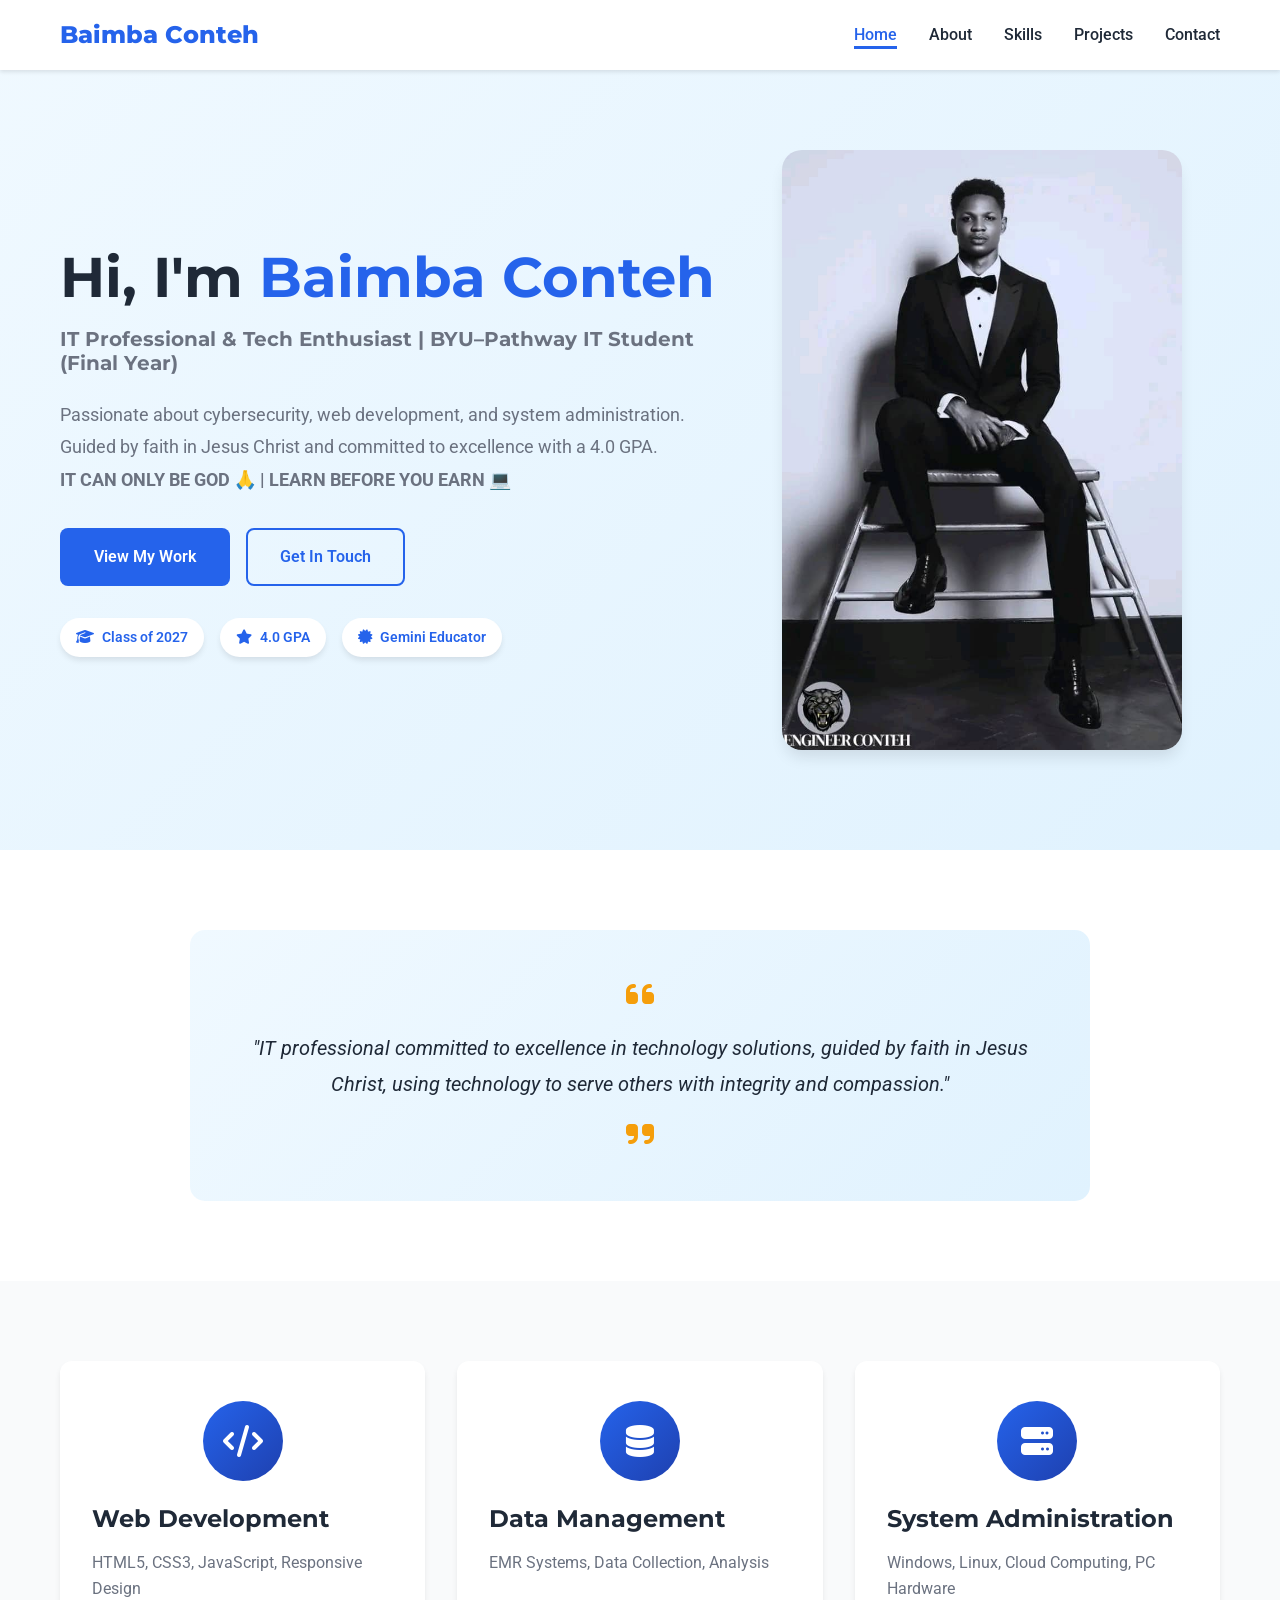
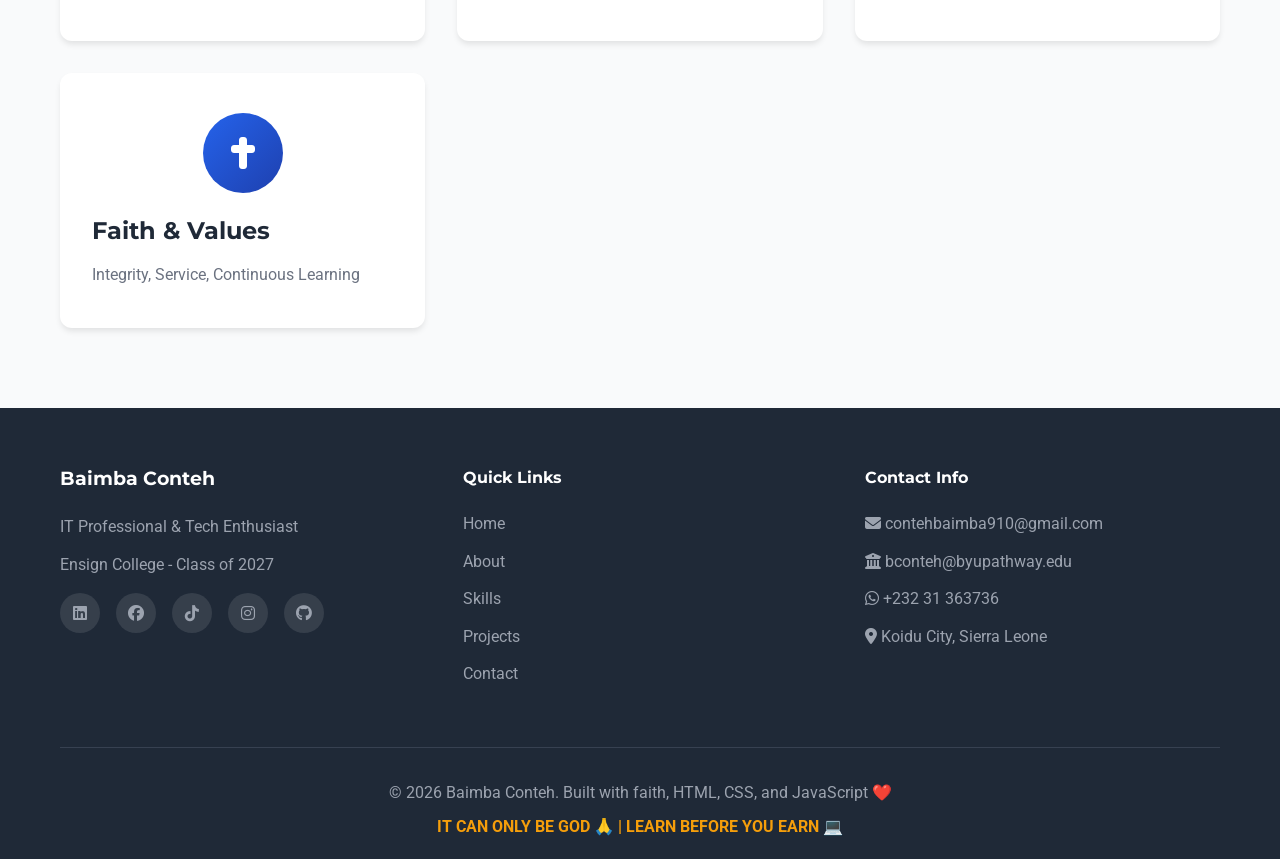
==== index.html @ cc48cc3e "Add files via upload Initial portfolio upload" ====
<!DOCTYPE html>
<html lang="en">
<head>
    <meta charset="UTF-8">
    <meta name="viewport" content="width=device-width, initial-scale=1.0">
    <meta name="description" content="Baimba Conteh - IT Professional & Tech Enthusiast | Ensign College Class of 2027">
    <title>Baimba Conteh | IT Professional</title>
    <link rel="stylesheet" href="css/styles.css">
    <link rel="preconnect" href="https://fonts.googleapis.com">
    <link href="https://fonts.googleapis.com/css2?family=Montserrat:wght@600;700;800&family=Roboto:wght@300;400;500;700&display=swap" rel="stylesheet">
    <link rel="stylesheet" href="https://cdnjs.cloudflare.com/ajax/libs/font-awesome/6.4.0/css/all.min.css">
</head>
<body>
    <!-- Navigation -->
    <nav class="navbar">
        <div class="container">
            <div class="nav-brand"><a href="index.html">Baimba Conteh</a></div>
            <ul class="nav-menu">
                <li><a href="index.html" class="nav-link active">Home</a></li>
                <li><a href="about.html" class="nav-link">About</a></li>
                <li><a href="skills.html" class="nav-link">Skills</a></li>
                <li><a href="projects.html" class="nav-link">Projects</a></li>
                <li><a href="contact.html" class="nav-link">Contact</a></li>
            </ul>
            <div class="hamburger"><span class="bar"></span><span class="bar"></span><span class="bar"></span></div>
        </div>
    </nav>

    <!-- Hero Section -->
    <header class="hero">
        <div class="container">
            <div class="hero-content">
                <h1>Hi, I'm <span class="highlight">Baimba Conteh</span></h1>
                <h2>IT Professional & Tech Enthusiast | BYU–Pathway IT Student (Final Year)</h2>
                <p class="hero-description">Passionate about cybersecurity, web development, and system administration. Guided by faith in Jesus Christ and committed to excellence with a 4.0 GPA.<br><strong>IT CAN ONLY BE GOD 🙏 | LEARN BEFORE YOU EARN 💻</strong></p>
                <div class="hero-buttons">
                    <a href="projects.html" class="btn btn-primary">View My Work</a>
                    <a href="contact.html" class="btn btn-secondary">Get In Touch</a>
                </div>
                <div class="hero-badges">
                    <span class="badge"><i class="fas fa-graduation-cap"></i> Class of 2027</span>
                    <span class="badge"><i class="fas fa-star"></i> 4.0 GPA</span>
                    <span class="badge"><i class="fas fa-certificate"></i> Gemini Educator</span>
                </div>
            </div>
            <div class="hero-image">
                <img src="images/profile.jpg" alt="Baimba Conteh Professional Headshot">
            </div>
        </div>
    </header>

    <!-- Mission Statement -->
    <section class="mission">
        <div class="container">
            <div class="mission-card">
                <i class="fas fa-quote-left"></i>
                <p class="mission-text">"IT professional committed to excellence in technology solutions, guided by faith in Jesus Christ, using technology to serve others with integrity and compassion."</p>
                <i class="fas fa-quote-right"></i>
            </div>
        </div>
    </section>

    <!-- Quick Stats -->
    <section class="stats-section">
        <div class="container">
            <div class="stats-grid">
                <div class="stat-card">
                    <div class="stat-icon"><i class="fas fa-code"></i></div>
                    <h3>Web Development</h3>
                    <p>HTML5, CSS3, JavaScript, Responsive Design</p>
                </div>
                <div class="stat-card">
                    <div class="stat-icon"><i class="fas fa-database"></i></div>
                    <h3>Data Management</h3>
                    <p>EMR Systems, Data Collection, Analysis</p>
                </div>
                <div class="stat-card">
                    <div class="stat-icon"><i class="fas fa-server"></i></div>
                    <h3>System Administration</h3>
                    <p>Windows, Linux, Cloud Computing, PC Hardware</p>
                </div>
                <div class="stat-card">
                    <div class="stat-icon"><i class="fas fa-cross"></i></div>
                    <h3>Faith & Values</h3>
                    <p>Integrity, Service, Continuous Learning</p>
                </div>
            </div>
        </div>
    </section>

    <!-- Footer -->
    <footer class="footer">
        <div class="container">
            <div class="footer-content">
                <div class="footer-section">
                    <h3>Baimba Conteh</h3>
                    <p>IT Professional & Tech Enthusiast</p>
                    <p>Ensign College - Class of 2027</p>
                    <div class="social-links">
                        <a href="https://www.linkedin.com/in/baimba-conteh-b726b120a/" target="_blank"><i class="fab fa-linkedin"></i></a>
                        <a href="https://www.facebook.com/profile.php?id=100072118460058" target="_blank"><i class="fab fa-facebook"></i></a>
                        <a href="https://www.tiktok.com/@baimba.conteh8" target="_blank"><i class="fab fa-tiktok"></i></a>
                        <a href="https://www.instagram.com/baimba172" target="_blank"><i class="fab fa-instagram"></i></a>
                        <a href="https://github.com/Baimba-ui" target="_blank"><i class="fab fa-github"></i></a>
                    </div>
                </div>
                <div class="footer-section">
                    <h4>Quick Links</h4>
                    <ul>
                        <li><a href="index.html">Home</a></li>
                        <li><a href="about.html">About</a></li>
                        <li><a href="skills.html">Skills</a></li>
                        <li><a href="projects.html">Projects</a></li>
                        <li><a href="contact.html">Contact</a></li>
                    </ul>
                </div>
                <div class="footer-section">
                    <h4>Contact Info</h4>
                    <ul>
                        <li><i class="fas fa-envelope"></i> <a href="mailto:contehbaimba910@gmail.com">contehbaimba910@gmail.com</a></li>
                        <li><i class="fas fa-university"></i> <a href="mailto:bconteh@byupathway.edu">bconteh@byupathway.edu</a></li>
                        <li><i class="fab fa-whatsapp"></i> <a href="https://wa.me/23231363736" target="_blank">+232 31 363736</a></li>
                        <li><i class="fas fa-map-marker-alt"></i> Koidu City, Sierra Leone</li>
                    </ul>
                </div>
            </div>
            <div class="footer-bottom">
                <p>&copy; 2026 Baimba Conteh. Built with faith, HTML, CSS, and JavaScript ❤️</p>
                <p class="motto"><strong>IT CAN ONLY BE GOD 🙏 | LEARN BEFORE YOU EARN 💻</strong></p>
            </div>
        </div>
    </footer>
    <script src="js/main.js"></script>
</body>
</html>
---- css/styles.css ----
:root {
    --primary-color: #2563eb;
    --secondary-color: #1e40af;
    --accent-color: #f59e0b;
    --text-dark: #1f2937;
    --text-light: #6b7280;
    --bg-light: #f9fafb;
    --bg-white: #ffffff;
    --border-color: #e5e7eb;
    --shadow: 0 4px 6px -1px rgba(0, 0, 0, 0.1);
    --shadow-lg: 0 10px 15px -3px rgba(0, 0, 0, 0.1);
    --transition: all 0.3s ease;
}

* { margin: 0; padding: 0; box-sizing: border-box; }
html { scroll-behavior: smooth; }
body { font-family: 'Roboto', sans-serif; color: var(--text-dark); line-height: 1.6; overflow-x: hidden; }
h1, h2, h3, h4, h5, h6 { font-family: 'Montserrat', sans-serif; font-weight: 700; line-height: 1.2; }
a { text-decoration: none; color: inherit; transition: var(--transition); }
img { max-width: 100%; height: auto; display: block; }
ul { list-style: none; }
.container { max-width: 1200px; margin: 0 auto; padding: 0 20px; }

/* Navigation */
.navbar { background: var(--bg-white); box-shadow: var(--shadow); position: fixed; width: 100%; top: 0; z-index: 1000; }
.navbar .container { display: flex; justify-content: space-between; align-items: center; padding: 1rem 20px; }
.nav-brand a { font-family: 'Montserrat', sans-serif; font-size: 1.5rem; font-weight: 800; color: var(--primary-color); }
.nav-menu { display: flex; list-style: none; gap: 2rem; }
.nav-link { font-weight: 500; color: var(--text-dark); position: relative; }
.nav-link:hover, .nav-link.active { color: var(--primary-color); }
.nav-link.active::after { content: ''; position: absolute; bottom: -5px; left: 0; width: 100%; height: 3px; background: var(--primary-color); }
.hamburger { display: none; flex-direction: column; cursor: pointer; }
.bar { width: 25px; height: 3px; background: var(--text-dark); margin: 3px 0; transition: var(--transition); }

/* Hero & Headers */
.hero { padding: 150px 0 100px; background: linear-gradient(135deg, #f0f9ff 0%, #e0f2fe 100%); min-height: 90vh; display: flex; align-items: center; }
.hero .container { display: grid; grid-template-columns: 1.5fr 1fr; gap: 4rem; align-items: center; }
.hero-content h1 { font-size: 3.5rem; margin-bottom: 1rem; }
.highlight { color: var(--primary-color); }
.hero-content h2 { font-size: 1.25rem; color: var(--text-light); margin-bottom: 1.5rem; }
.hero-description { font-size: 1.125rem; color: var(--text-light); margin-bottom: 2rem; line-height: 1.8; }
.hero-buttons { display: flex; gap: 1rem; margin-bottom: 2rem; }
.btn { padding: 14px 32px; border-radius: 8px; font-weight: 600; display: inline-flex; align-items: center; gap: 0.5rem; transition: var(--transition); border: 2px solid transparent; cursor: pointer; }
.btn-primary { background: var(--primary-color); color: white; }
.btn-primary:hover { background: var(--secondary-color); transform: translateY(-2px); box-shadow: var(--shadow-lg); }
.btn-secondary { background: transparent; color: var(--primary-color); border-color: var(--primary-color); }
.btn-secondary:hover { background: var(--primary-color); color: white; }
.hero-badges { display: flex; gap: 1rem; flex-wrap: wrap; }
.badge { display: inline-flex; align-items: center; gap: 0.5rem; padding: 0.5rem 1rem; background: var(--bg-white); border-radius: 25px; font-size: 0.9rem; font-weight: 600; color: var(--primary-color); box-shadow: var(--shadow); }
.hero-image img { border-radius: 20px; box-shadow: var(--shadow-lg); width: 100%; max-width: 400px; height: auto; object-fit: cover; }

.page-header { background: linear-gradient(135deg, var(--primary-color) 0%, var(--secondary-color) 100%); color: white; padding: 120px 0 60px; text-align: center; }
.page-header h1 { font-size: 3rem; margin-bottom: 1rem; }
.page-header p { font-size: 1.25rem; opacity: 0.9; }

/* Sections */
.mission, .stats-section, .featured-skills, .skills-section, .projects-section, .contact-section { padding: 80px 0; }
.mission, .featured-skills { background: var(--bg-white); }
.stats-section, .skills-section, .projects-section, .contact-section { background: var(--bg-light); }

.mission-card { text-align: center; max-width: 900px; margin: 0 auto; padding: 3rem; background: linear-gradient(135deg, #f0f9ff 0%, #e0f2fe 100%); border-radius: 15px; }
.mission-card i { font-size: 2rem; color: var(--accent-color); margin: 0 10px; }
.mission-text { font-size: 1.25rem; font-style: italic; color: var(--text-dark); margin: 1rem 0; line-height: 1.8; }

.stats-grid, .skills-highlights, .skills-grid, .projects-grid { display: grid; grid-template-columns: repeat(auto-fit, minmax(300px, 1fr)); gap: 2rem; }
.stat-card, .skill-highlight-card, .skill-card, .project-card { background: var(--bg-white); padding: 2.5rem 2rem; border-radius: 12px; box-shadow: var(--shadow); transition: var(--transition); }
.stat-card:hover, .skill-highlight-card:hover, .skill-card:hover, .project-card:hover { transform: translateY(-10px); box-shadow: var(--shadow-lg); }
.stat-icon, .skill-icon { width: 80px; height: 80px; margin: 0 auto 1.5rem; background: linear-gradient(135deg, var(--primary-color), var(--secondary-color)); border-radius: 50%; display: flex; align-items: center; justify-content: center; }
.stat-icon i, .skill-icon i { font-size: 2rem; color: white; }
.stat-card h3, .skill-highlight-card h3, .skill-card h3, .project-card h3 { font-size: 1.5rem; margin-bottom: 1rem; color: var(--text-dark); }
.stat-card p, .skill-highlight-card p, .skill-card p, .project-card p { color: var(--text-light); }

.skill-highlight-card ul, .skill-card ul { list-style: none; margin-top: 1rem; }
.skill-highlight-card ul li, .skill-card ul li { padding: 0.5rem 0; padding-left: 1.5rem; position: relative; color: var(--text-light); }
.skill-highlight-card ul li:before, .skill-card ul li:before { content: "✓"; position: absolute; left: 0; color: var(--accent-color); font-weight: bold; }
.skill-card.spiritual { border-top: 4px solid var(--accent-color); }
.scripture-reference { display: flex; align-items: center; gap: 0.75rem; padding: 1rem; background: var(--bg-light); border-radius: 8px; margin-top: 1rem; font-style: italic; color: var(--text-light); font-size: 0.9rem; }

/* Certifications */
.certifications-list { display: flex; flex-direction: column; gap: 1.5rem; margin-top: 2rem; }
.cert-item { display: flex; gap: 1.5rem; background: white; padding: 1.5rem; border-radius: 10px; box-shadow: var(--shadow); align-items: flex-start; }
.cert-icon { font-size: 2rem; color: #10b981; flex-shrink: 0; }
.cert-details h3 { color: var(--text-dark); margin-bottom: 0.5rem; }
.cert-org { font-weight: 600; color: var(--primary-color); }

/* Projects */
.project-technologies { display: flex; flex-wrap: wrap; gap: 0.75rem; margin: 1rem 0; }
.tech-tag { background: var(--bg-light); color: var(--primary-color); padding: 0.4rem 0.8rem; border-radius: 20px; font-size: 0.85rem; font-weight: 500; }
.project-spiritual { margin-top: 1rem; font-size: 0.95rem; color: var(--text-dark); font-style: italic; border-left: 3px solid var(--accent-color); padding-left: 1rem; }

/* Contact */
.contact-grid { display: grid; grid-template-columns: 1fr 1.5fr; gap: 4rem; }
.contact-item { display: flex; gap: 1.5rem; margin-bottom: 2rem; padding: 1.5rem; background: white; border-radius: 10px; box-shadow: var(--shadow); }
.contact-icon { width: 50px; height: 50px; background: var(--primary-color); border-radius: 50%; display: flex; align-items: center; justify-content: center; flex-shrink: 0; }
.contact-icon i { color: white; font-size: 1.25rem; }
.contact-details h3 { color: var(--text-dark); margin-bottom: 0.5rem; }
.contact-form-container { background: white; padding: 2.5rem; border-radius: 15px; box-shadow: var(--shadow-lg); }
.form-group { margin-bottom: 1.5rem; }
.form-group label { display: block; margin-bottom: 0.5rem; color: var(--text-dark); font-weight: 500; }
.form-group input, .form-group textarea { width: 100%; padding: 0.75rem 1rem; border: 2px solid var(--border-color); border-radius: 8px; font-family: 'Roboto', sans-serif; font-size: 1rem; }
.form-group input:focus, .form-group textarea:focus { outline: none; border-color: var(--primary-color); }
.btn-submit { width: 100%; padding: 1rem; background: var(--primary-color); color: white; border: none; border-radius: 8px; font-size: 1.1rem; font-weight: 600; cursor: pointer; transition: var(--transition); }
.btn-submit:hover { background: var(--secondary-color); }

/* Footer */
.footer { background: var(--text-dark); color: white; padding: 60px 0 20px; }
.footer-content { display: grid; grid-template-columns: repeat(auto-fit, minmax(250px, 1fr)); gap: 3rem; margin-bottom: 3rem; }
.footer-section h3, .footer-section h4 { margin-bottom: 1.5rem; color: white; }
.footer-section p, .footer-section ul li { color: #9ca3af; margin-bottom: 0.75rem; }
.footer-section a { color: #9ca3af; }
.footer-section a:hover { color: var(--accent-color); }
.social-links { display: flex; gap: 1rem; margin-top: 1rem; }
.social-links a { width: 40px; height: 40px; background: rgba(255, 255, 255, 0.1); border-radius: 50%; display: flex; align-items: center; justify-content: center; }
.social-links a:hover { background: var(--primary-color); transform: translateY(-3px); }
.footer-bottom { text-align: center; padding-top: 2rem; border-top: 1px solid #374151; color: #9ca3af; }
.footer-bottom .motto { margin-top: 0.5rem; color: var(--accent-color); }

/* Responsive */
@media (max-width: 768px) {
    .hamburger { display: flex; }
    .nav-menu { position: fixed; left: -100%; top: 70px; flex-direction: column; background: var(--bg-white); width: 100%; text-align: center; transition: var(--transition); box-shadow: var(--shadow); padding: 2rem 0; }
    .nav-menu.active { left: 0; }
    .hero .container, .contact-grid { grid-template-columns: 1fr; gap: 2rem; }
    .hero-content h1 { font-size: 2.5rem; }
    .hero-image { order: -1; }
    .hero-image img { max-width: 300px; margin: 0 auto; }
    .hero-buttons { flex-direction: column; }
}
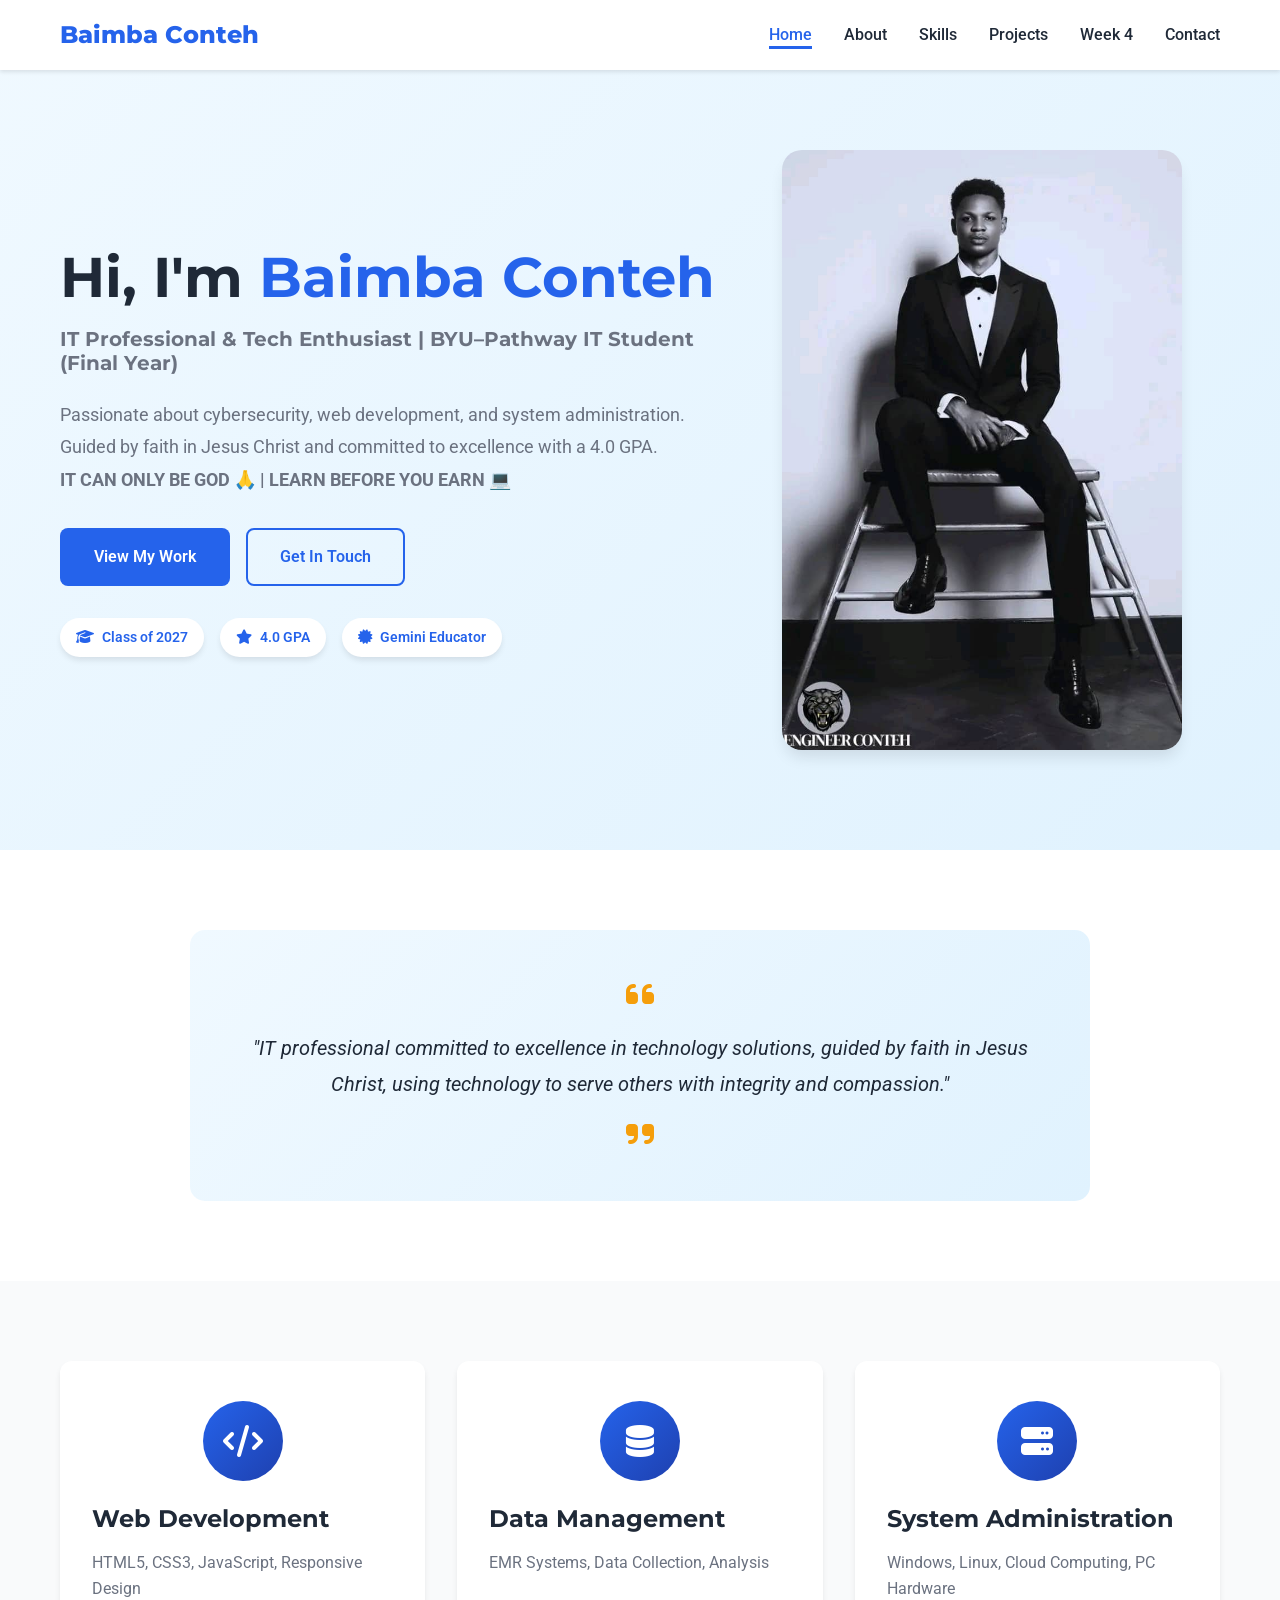
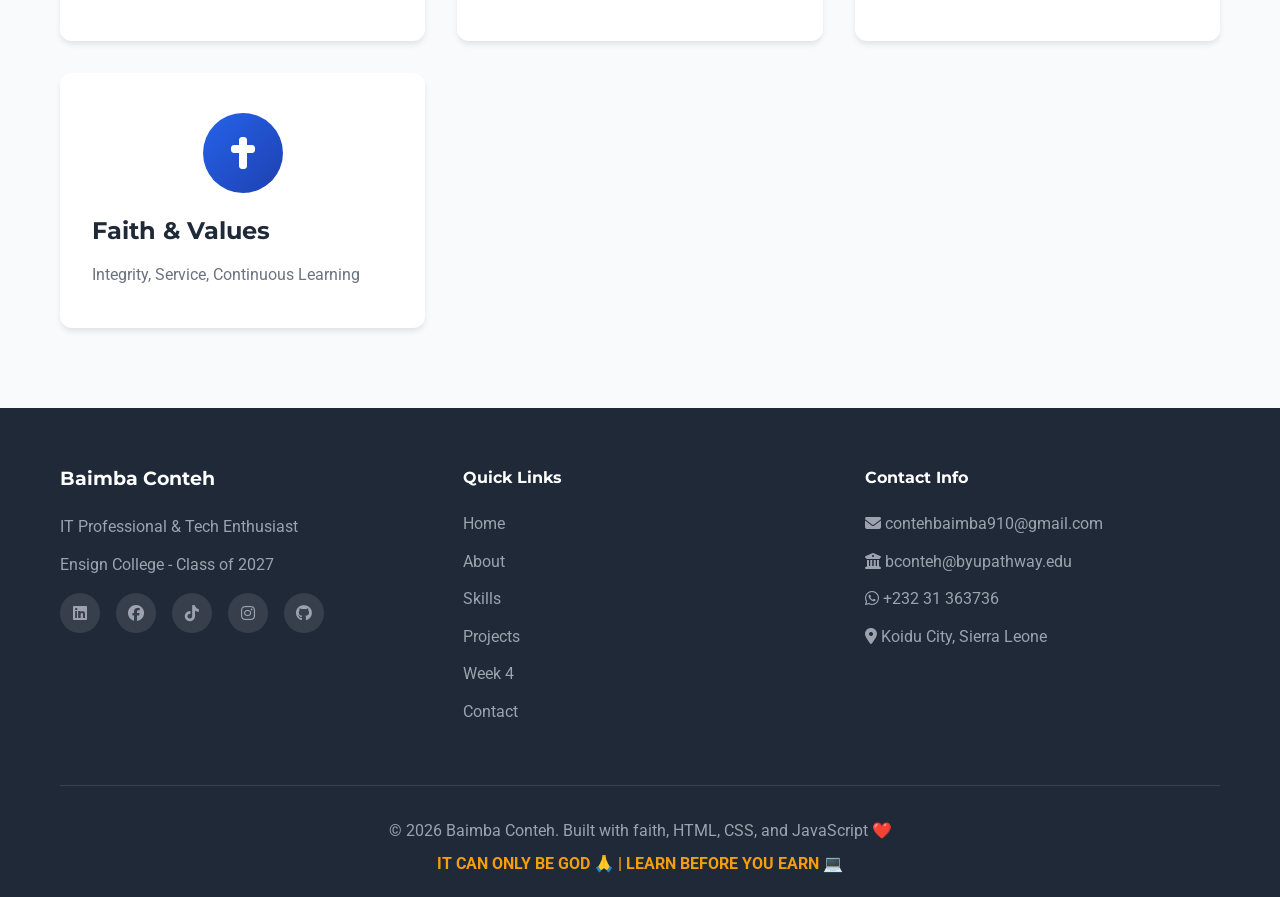
==== commit b70510b7: "Update site with Week 4 content and video" ====
--- a/index.html
+++ b/index.html
@@ -20,6 +20,7 @@
                 <li><a href="about.html" class="nav-link">About</a></li>
                 <li><a href="skills.html" class="nav-link">Skills</a></li>
                 <li><a href="projects.html" class="nav-link">Projects</a></li>
+                <li><a href="week4.html" class="nav-link">Week 4</a></li>
                 <li><a href="contact.html" class="nav-link">Contact</a></li>
             </ul>
             <div class="hamburger"><span class="bar"></span><span class="bar"></span><span class="bar"></span></div>
@@ -111,6 +112,7 @@
                         <li><a href="about.html">About</a></li>
                         <li><a href="skills.html">Skills</a></li>
                         <li><a href="projects.html">Projects</a></li>
+                        <li><a href="week4.html">Week 4</a></li>
                         <li><a href="contact.html">Contact</a></li>
                     </ul>
                 </div>
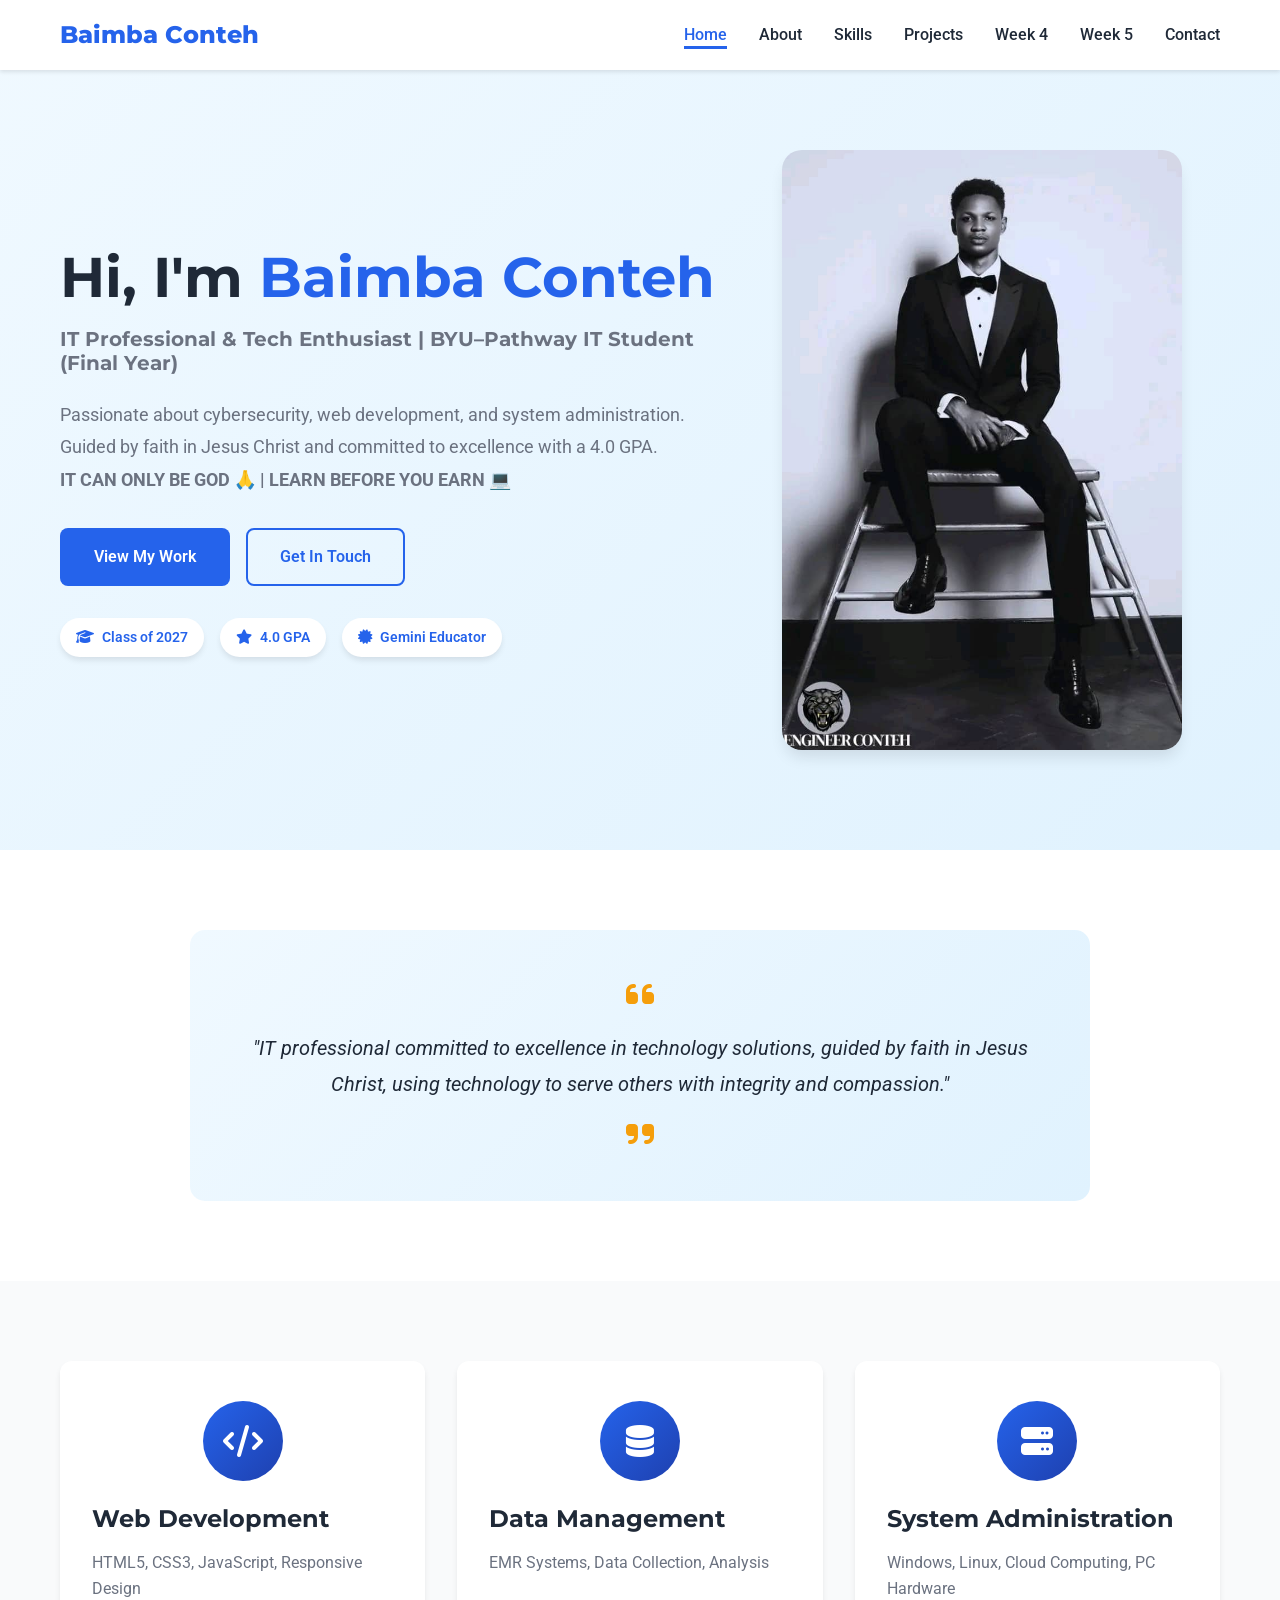
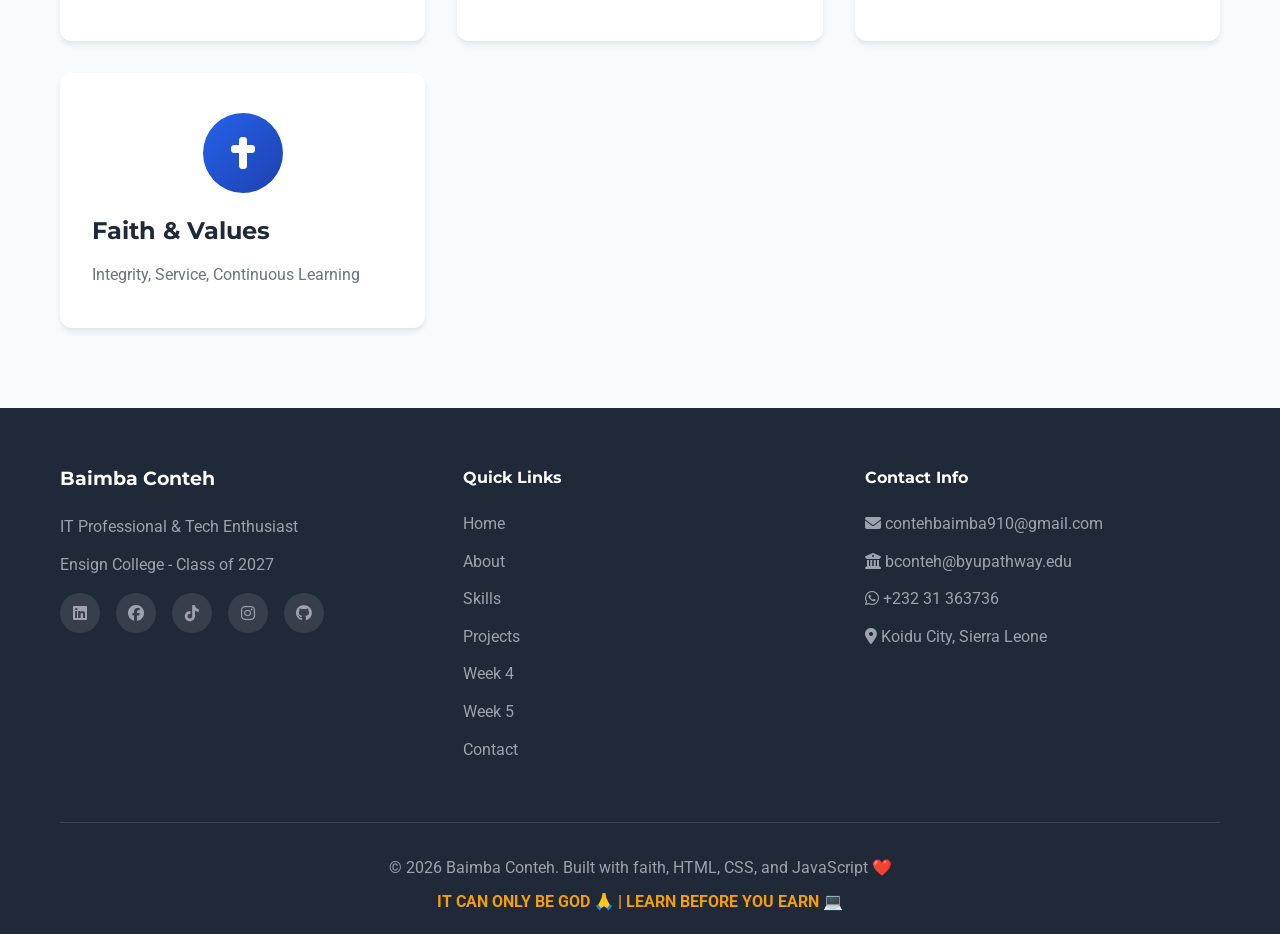
==== commit 366fe65b: "Update site with Week 5 content and references Added a new navigation link for 'Week 5' in the navba" ====
--- a/index.html
+++ b/index.html
@@ -21,6 +21,7 @@
                 <li><a href="skills.html" class="nav-link">Skills</a></li>
                 <li><a href="projects.html" class="nav-link">Projects</a></li>
                 <li><a href="week4.html" class="nav-link">Week 4</a></li>
+                <li><a href="week5.html" class="nav-link">Week 5</a></li>
                 <li><a href="contact.html" class="nav-link">Contact</a></li>
             </ul>
             <div class="hamburger"><span class="bar"></span><span class="bar"></span><span class="bar"></span></div>
@@ -113,6 +114,7 @@
                         <li><a href="skills.html">Skills</a></li>
                         <li><a href="projects.html">Projects</a></li>
                         <li><a href="week4.html">Week 4</a></li>
+                        <li><a href="week5.html">Week 5</a></li>
                         <li><a href="contact.html">Contact</a></li>
                     </ul>
                 </div>
@@ -134,4 +136,4 @@
     </footer>
     <script src="js/main.js"></script>
 </body>
-</html>+</html>
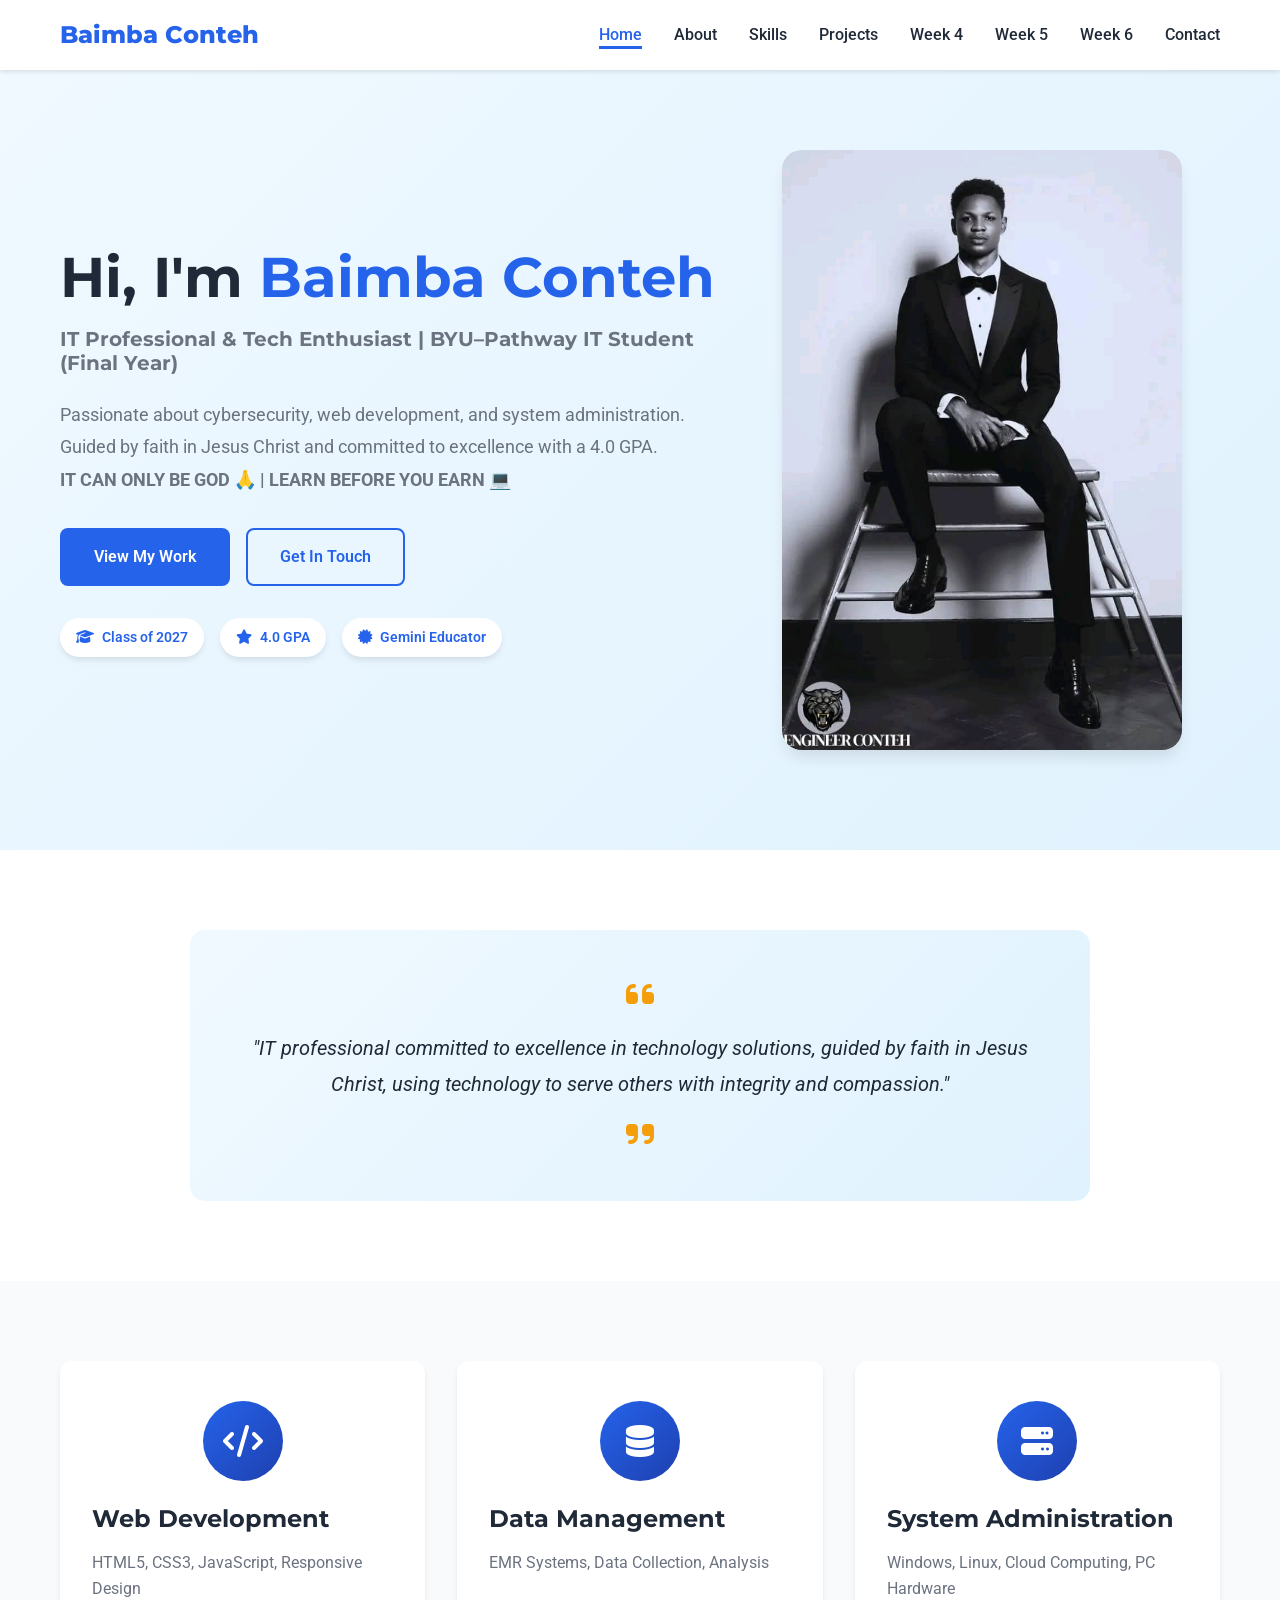
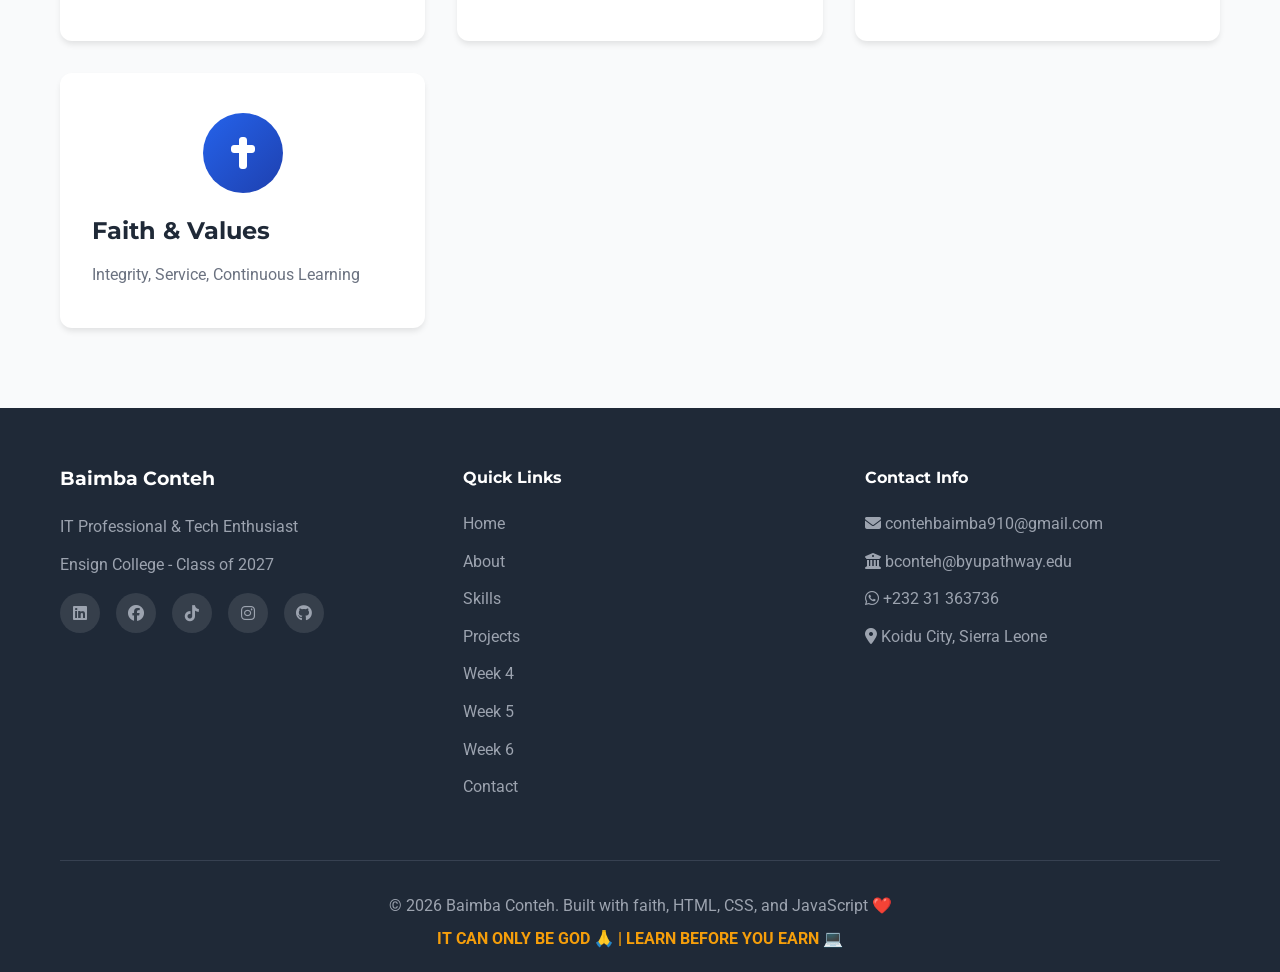
==== commit 87cc10e8: "Week 6: finalization, action plan and presentations" ====
--- a/index.html
+++ b/index.html
@@ -22,6 +22,7 @@
                 <li><a href="projects.html" class="nav-link">Projects</a></li>
                 <li><a href="week4.html" class="nav-link">Week 4</a></li>
                 <li><a href="week5.html" class="nav-link">Week 5</a></li>
+                <li><a href="week6.html" class="nav-link">Week 6</a></li>
                 <li><a href="contact.html" class="nav-link">Contact</a></li>
             </ul>
             <div class="hamburger"><span class="bar"></span><span class="bar"></span><span class="bar"></span></div>
@@ -103,7 +104,7 @@
                         <a href="https://www.facebook.com/profile.php?id=100072118460058" target="_blank"><i class="fab fa-facebook"></i></a>
                         <a href="https://www.tiktok.com/@baimba.conteh8" target="_blank"><i class="fab fa-tiktok"></i></a>
                         <a href="https://www.instagram.com/baimba172" target="_blank"><i class="fab fa-instagram"></i></a>
-                        <a href="https://github.com/Baimba-ui" target="_blank"><i class="fab fa-github"></i></a>
+                        <a href="https://github.com/contehb" target="_blank"><i class="fab fa-github"></i></a>
                     </div>
                 </div>
                 <div class="footer-section">
@@ -115,6 +116,7 @@
                         <li><a href="projects.html">Projects</a></li>
                         <li><a href="week4.html">Week 4</a></li>
                         <li><a href="week5.html">Week 5</a></li>
+                        <li><a href="week6.html">Week 6</a></li>
                         <li><a href="contact.html">Contact</a></li>
                     </ul>
                 </div>
@@ -136,4 +138,4 @@
     </footer>
     <script src="js/main.js"></script>
 </body>
-</html>
+</html>
--- a/css/styles.css
+++ b/css/styles.css
@@ -125,4 +125,177 @@
     .hero-image { order: -1; }
     .hero-image img { max-width: 300px; margin: 0 auto; }
     .hero-buttons { flex-direction: column; }
-}+}
+
+/* =========================================================
+   WEEK 5 ADDITIONS — Usability Report Table & Mental Map
+   Additive only: every rule above this comment is unchanged.
+   ========================================================= */
+
+/* --- Usability Testing Report Table --- */
+.usability-table-wrapper {
+    width: 100%;
+    overflow-x: auto;
+    -webkit-overflow-scrolling: touch;
+    border-radius: 14px;
+    box-shadow: var(--shadow-lg);
+    background: var(--bg-white);
+    border: 1px solid var(--border-color);
+    margin-top: 1rem;
+}
+.usability-table {
+    width: 100%;
+    border-collapse: collapse;
+    min-width: 720px;
+    font-size: 0.95rem;
+}
+.usability-table thead th {
+    background: linear-gradient(135deg, var(--primary-color), var(--secondary-color));
+    color: #fff;
+    text-align: left;
+    padding: 1rem 1.25rem;
+    font-family: 'Montserrat', sans-serif;
+    font-weight: 700;
+    letter-spacing: 0.02em;
+    white-space: nowrap;
+}
+.usability-table thead th:first-child { border-top-left-radius: 14px; }
+.usability-table thead th:last-child  { border-top-right-radius: 14px; }
+.usability-table tbody td {
+    padding: 1rem 1.25rem;
+    color: var(--text-dark);
+    border-bottom: 1px solid var(--border-color);
+    vertical-align: top;
+    line-height: 1.6;
+    transition: background 0.25s ease;
+}
+.usability-table tbody tr:nth-child(even) td { background: var(--bg-light); }
+.usability-table tbody tr:hover td { background: #e0f2fe; }
+.usability-table tbody tr:last-child td { border-bottom: none; }
+
+.severity-badge {
+    display: inline-block;
+    padding: 0.3rem 0.85rem;
+    border-radius: 999px;
+    font-size: 0.78rem;
+    font-weight: 700;
+    letter-spacing: 0.03em;
+    text-transform: uppercase;
+    white-space: nowrap;
+}
+.severity-badge.high   { background: #fee2e2; color: #b91c1c; border: 1px solid #fecaca; }
+.severity-badge.medium { background: #fef3c7; color: #b45309; border: 1px solid #fde68a; }
+.severity-badge.low    { background: #d1fae5; color: #047857; border: 1px solid #a7f3d0; }
+
+/* --- Spiritual–Professional Mental Map --- */
+.mental-map {
+    position: relative;
+    overflow: hidden;
+    display: grid;
+    grid-template-columns: repeat(auto-fit, minmax(220px, 1fr));
+    gap: 1.5rem;
+    padding: 2.5rem 1.5rem 1.5rem;
+    border-radius: 18px;
+}
+.mental-map::before {
+    content: "";
+    position: absolute;
+    inset: 0;
+    background:
+        radial-gradient(420px 320px at 50% 0%, rgba(37, 99, 235, 0.12), transparent 70%),
+        radial-gradient(360px 280px at 85% 90%, rgba(245, 158, 11, 0.10), transparent 70%);
+    pointer-events: none;
+    z-index: 0;
+}
+.mental-map > * { position: relative; z-index: 1; }
+
+.mental-map .map-center {
+    grid-column: 1 / -1;
+    display: flex;
+    flex-direction: column;
+    align-items: center;
+    justify-content: center;
+    gap: 0.5rem;
+    text-align: center;
+    padding: 2rem 1.5rem;
+    border-radius: 18px;
+    background: linear-gradient(135deg, var(--primary-color), var(--secondary-color));
+    color: #fff;
+    box-shadow: var(--shadow-lg);
+    position: relative;
+    overflow: hidden;
+}
+.mental-map .map-center::after {
+    content: "";
+    position: absolute;
+    width: 220px;
+    height: 220px;
+    border-radius: 50%;
+    background: radial-gradient(circle, rgba(255, 255, 255, 0.35), transparent 70%);
+    top: 50%;
+    left: 50%;
+    transform: translate(-50%, -50%);
+    animation: mapPulse 4s ease-in-out infinite;
+}
+.mental-map .map-center i { font-size: 2.4rem; position: relative; z-index: 1; }
+.mental-map .map-center span {
+    position: relative;
+    z-index: 1;
+    font-family: 'Montserrat', sans-serif;
+    font-weight: 800;
+    font-size: 1.35rem;
+    line-height: 1.3;
+}
+@keyframes mapPulse {
+    0%, 100% { transform: translate(-50%, -50%) scale(0.85); opacity: 0.55; }
+    50%      { transform: translate(-50%, -50%) scale(1.15); opacity: 0.9; }
+}
+
+.mental-map .map-strand {
+    background: var(--bg-white);
+    border-radius: 14px;
+    padding: 1.75rem 1.5rem 1.5rem;
+    box-shadow: var(--shadow);
+    border-top: 4px solid var(--primary-color);
+    transition: transform 0.3s ease, box-shadow 0.3s ease;
+    display: flex;
+    flex-direction: column;
+    gap: 0.6rem;
+}
+.mental-map .map-strand:hover { transform: translateY(-8px); box-shadow: var(--shadow-lg); }
+.mental-map .map-strand i {
+    width: 48px;
+    height: 48px;
+    border-radius: 12px;
+    display: inline-flex;
+    align-items: center;
+    justify-content: center;
+    font-size: 1.25rem;
+    color: #fff;
+    background: linear-gradient(135deg, var(--primary-color), var(--secondary-color));
+}
+.mental-map .map-strand strong {
+    font-family: 'Montserrat', sans-serif;
+    font-size: 1.15rem;
+    color: var(--text-dark);
+}
+.mental-map .map-strand p { color: var(--text-light); font-size: 0.92rem; line-height: 1.6; }
+
+/* Five distinct fibers of one rope */
+.mental-map .strand-1 { border-top-color: #2563eb; }
+.mental-map .strand-1 i { background: linear-gradient(135deg, #2563eb, #1e40af); }
+.mental-map .strand-2 { border-top-color: #f59e0b; }
+.mental-map .strand-2 i { background: linear-gradient(135deg, #f59e0b, #d97706); }
+.mental-map .strand-3 { border-top-color: #10b981; }
+.mental-map .strand-3 i { background: linear-gradient(135deg, #10b981, #047857); }
+.mental-map .strand-4 { border-top-color: #0891b2; }
+.mental-map .strand-4 i { background: linear-gradient(135deg, #0891b2, #0e7490); }
+.mental-map .strand-5 { border-top-color: #ef4444; }
+.mental-map .strand-5 i { background: linear-gradient(135deg, #ef4444, #b91c1c); }
+
+/* Respect users who prefer reduced motion */
+@media (prefers-reduced-motion: reduce) {
+    .mental-map .map-center::after { animation: none; }
+    .mental-map .map-strand { transition: none; }
+    html { scroll-behavior: auto; }
+}
